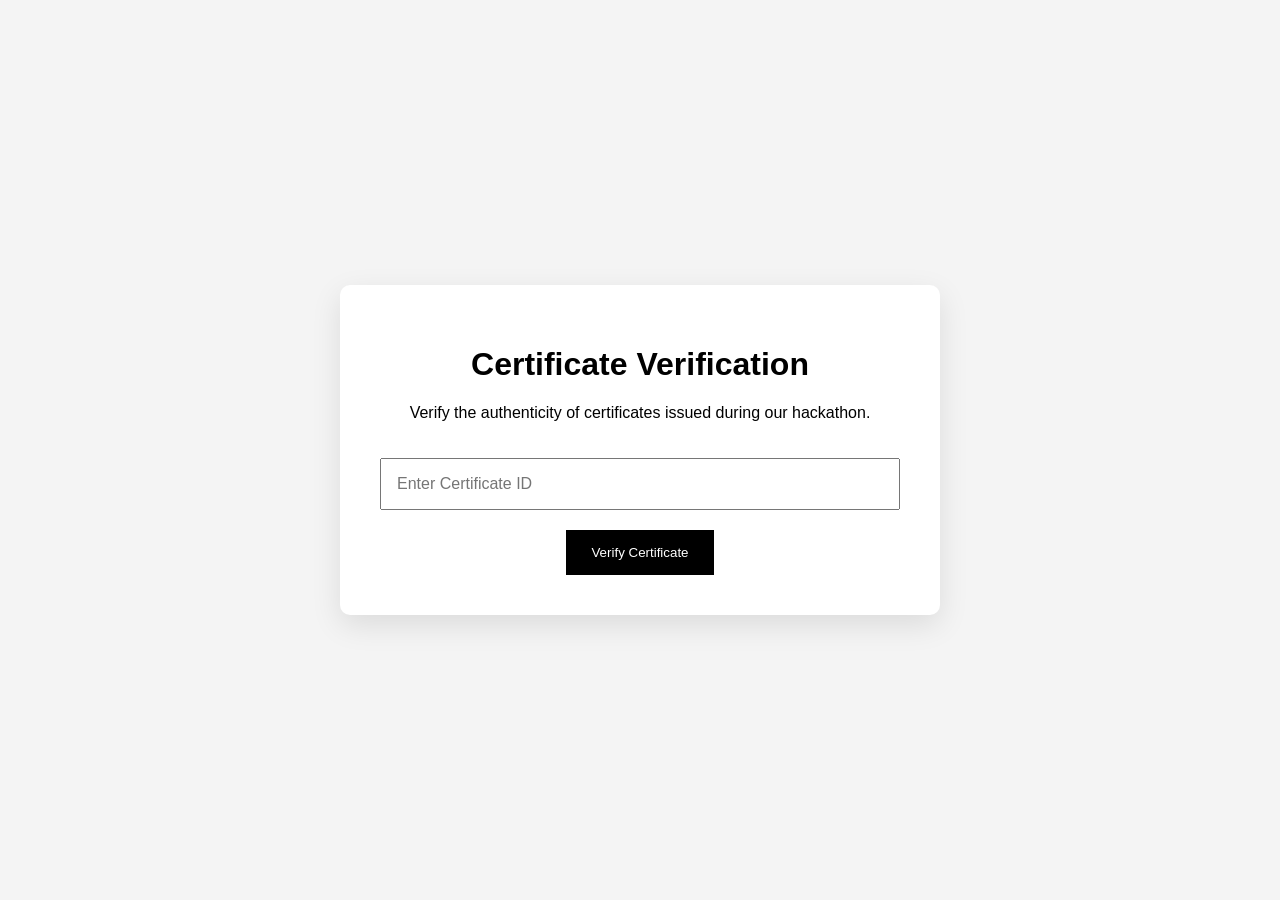
==== index.html @ 3e637051 "Initial Commit" ====
<!DOCTYPE html>
<html lang="en">

<head>
    <meta charset="UTF-8">
    <meta name="viewport"
          content="width=device-width, initial-scale=1.0">

    <title>Certificate Verification</title>

    <link rel="stylesheet" href="style.css">
</head>

<body>

    <main class="verification-container">

        <h1>Certificate Verification</h1>

        <p>
            Verify the authenticity of certificates
            issued during our hackathon.
        </p>

        <input
            type="text"
            id="certificateId"
            placeholder="Enter Certificate ID"
        >

        <button onclick="verifyCertificate()">
            Verify Certificate
        </button>

    </main>

    <script>

        function verifyCertificate() {

            const certificateId =
                document.getElementById("certificateId")
                .value.trim();

            if (certificateId === "") {

                alert("Please enter a Certificate ID");

                return;
            }

            window.location.href =
                "verify.html?id=" +
                encodeURIComponent(certificateId);
        }

    </script>

</body>

</html>
---- style.css ----
* {
    box-sizing: border-box;
}

body {
    margin: 0;
    min-height: 100vh;

    display: flex;
    justify-content: center;
    align-items: center;

    font-family: Arial, sans-serif;

    background: #f4f4f4;
}

.verification-container {
    width: 90%;
    max-width: 600px;

    padding: 40px;

    text-align: center;

    background: white;

    border-radius: 10px;

    box-shadow:
        0 10px 30px rgba(0, 0, 0, 0.1);
}

input {
    width: 100%;

    padding: 15px;

    margin-top: 20px;

    font-size: 16px;
}

button,
.certificate-button {
    display: inline-block;

    margin-top: 20px;

    padding: 15px 25px;

    border: none;

    background: black;

    color: white;

    text-decoration: none;

    cursor: pointer;
}

.verified-icon {
    font-size: 70px;

    color: green;
}

.certificate-details {
    margin-top: 30px;

    padding: 20px;

    background: #f5f5f5;
}
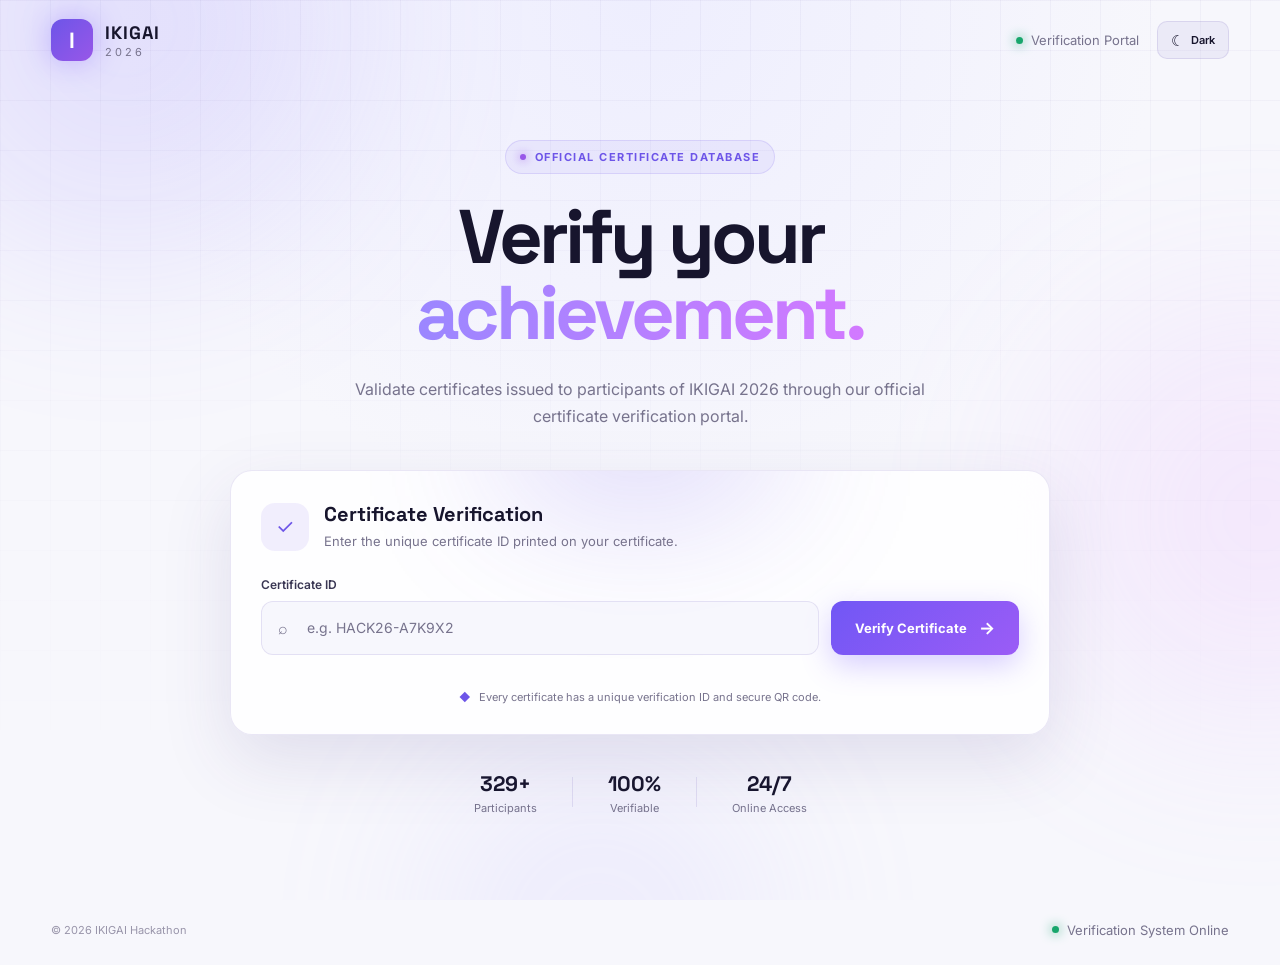
==== commit 851b9ed1: "Add dark and light certificate verification UI" ====
--- a/index.html
+++ b/index.html
@@ -1,61 +1,676 @@
 <!DOCTYPE html>
-<html lang="en">
+<html lang="en" data-theme="dark">
 
 <head>
+
     <meta charset="UTF-8">
-    <meta name="viewport"
-          content="width=device-width, initial-scale=1.0">
-
-    <title>Certificate Verification</title>
-
-    <link rel="stylesheet" href="style.css">
+
+    <meta
+        name="viewport"
+        content="width=device-width, initial-scale=1.0"
+    >
+
+    <meta
+        name="description"
+        content="Official IKIGAI 2026 Certificate Verification Portal"
+    >
+
+    <title>
+        IKIGAI 2026 | Certificate Verification
+    </title>
+
+
+    <!-- =====================================
+         APPLY THEME BEFORE PAGE LOAD
+         Prevents light/dark mode flashing
+    ====================================== -->
+
+    <script>
+
+        (function () {
+
+            const savedTheme =
+                localStorage.getItem("ikigai-theme");
+
+            const prefersLight =
+                window.matchMedia(
+                    "(prefers-color-scheme: light)"
+                ).matches;
+
+            const theme =
+                savedTheme ||
+                (prefersLight ? "light" : "dark");
+
+            document.documentElement.setAttribute(
+                "data-theme",
+                theme
+            );
+
+        })();
+
+    </script>
+
+
+    <!-- =====================================
+         GOOGLE FONTS
+    ====================================== -->
+
+    <link
+        rel="preconnect"
+        href="https://fonts.googleapis.com"
+    >
+
+    <link
+        rel="preconnect"
+        href="https://fonts.gstatic.com"
+        crossorigin
+    >
+
+    <link
+        href="https://fonts.googleapis.com/css2?family=Inter:wght@400;500;600;700&family=Space+Grotesk:wght@500;600;700&display=swap"
+        rel="stylesheet"
+    >
+
+
+    <!-- =====================================
+         MAIN STYLESHEET
+    ====================================== -->
+
+    <link
+        rel="stylesheet"
+        href="style.css"
+    >
+
 </head>
 
+
 <body>
 
-    <main class="verification-container">
-
-        <h1>Certificate Verification</h1>
-
-        <p>
-            Verify the authenticity of certificates
-            issued during our hackathon.
-        </p>
-
-        <input
-            type="text"
-            id="certificateId"
-            placeholder="Enter Certificate ID"
+
+    <!-- =====================================
+         BACKGROUND EFFECTS
+    ====================================== -->
+
+    <div
+        class="background-effects"
+        aria-hidden="true"
+    >
+
+        <div class="orb orb-one"></div>
+
+        <div class="orb orb-two"></div>
+
+        <div class="orb orb-three"></div>
+
+        <div class="grid-overlay"></div>
+
+    </div>
+
+
+
+    <!-- =====================================
+         NAVIGATION
+    ====================================== -->
+
+    <nav class="navbar">
+
+
+        <!-- BRAND -->
+
+        <a
+            href="index.html"
+            class="brand"
+            aria-label="IKIGAI 2026 Home"
         >
 
-        <button onclick="verifyCertificate()">
-            Verify Certificate
-        </button>
+            <div class="brand-icon">
+
+                I
+
+            </div>
+
+
+            <div class="brand-information">
+
+                <span class="brand-name">
+
+                    IKIGAI
+
+                </span>
+
+
+                <span class="brand-year">
+
+                    2026
+
+                </span>
+
+            </div>
+
+        </a>
+
+
+
+        <!-- NAVIGATION ACTIONS -->
+
+        <div class="nav-actions">
+
+
+            <!-- SYSTEM STATUS -->
+
+            <div class="nav-status">
+
+                <span class="status-dot"></span>
+
+                <span>
+                    Verification Portal
+                </span>
+
+            </div>
+
+
+
+            <!-- THEME TOGGLE -->
+
+            <button
+                id="themeToggle"
+                class="theme-toggle"
+                type="button"
+                aria-label="Change website theme"
+            >
+
+                <!--
+                    Content automatically added
+                    by theme.js
+                -->
+
+            </button>
+
+
+        </div>
+
+    </nav>
+
+
+
+    <!-- =====================================
+         MAIN HERO
+    ====================================== -->
+
+    <main class="hero">
+
+
+        <section class="hero-content">
+
+
+            <!-- =================================
+                 OFFICIAL DATABASE BADGE
+            ================================== -->
+
+            <div class="event-badge">
+
+                <span class="badge-dot"></span>
+
+                <span>
+                    OFFICIAL CERTIFICATE DATABASE
+                </span>
+
+            </div>
+
+
+
+            <!-- =================================
+                 HERO HEADING
+            ================================== -->
+
+            <h1>
+
+                Verify your
+
+                <span>
+                    achievement.
+                </span>
+
+            </h1>
+
+
+
+            <!-- =================================
+                 HERO DESCRIPTION
+            ================================== -->
+
+            <p class="hero-description">
+
+                Validate certificates issued to
+                participants of IKIGAI 2026 through
+                our official certificate verification
+                portal.
+
+            </p>
+
+
+
+            <!-- =================================
+                 VERIFICATION CARD
+            ================================== -->
+
+            <div class="verification-card">
+
+
+                <!-- DECORATIVE CARD GLOW -->
+
+                <div class="card-glow"></div>
+
+
+
+                <!-- CARD HEADER -->
+
+                <div class="card-header">
+
+
+                    <div class="shield-icon">
+
+                        ✓
+
+                    </div>
+
+
+                    <div class="card-heading">
+
+                        <h2>
+
+                            Certificate Verification
+
+                        </h2>
+
+
+                        <p>
+
+                            Enter the unique certificate ID
+                            printed on your certificate.
+
+                        </p>
+
+                    </div>
+
+                </div>
+
+
+
+                <!-- =================================
+                     VERIFICATION FORM
+                ================================== -->
+
+                <form id="verificationForm">
+
+
+                    <label for="certificateId">
+
+                        Certificate ID
+
+                    </label>
+
+
+
+                    <div class="verification-input-group">
+
+
+                        <!-- INPUT -->
+
+                        <div class="input-wrapper">
+
+
+                            <span
+                                class="input-icon"
+                                aria-hidden="true"
+                            >
+
+                                ⌕
+
+                            </span>
+
+
+                            <input
+                                type="text"
+                                id="certificateId"
+                                name="certificateId"
+                                placeholder="e.g. HACK26-A7K9X2"
+                                autocomplete="off"
+                                spellcheck="false"
+                                required
+                            >
+
+
+                        </div>
+
+
+
+                        <!-- VERIFY BUTTON -->
+
+                        <button
+                            type="submit"
+                            class="verify-button"
+                        >
+
+
+                            <span>
+
+                                Verify Certificate
+
+                            </span>
+
+
+                            <span
+                                class="button-arrow"
+                                aria-hidden="true"
+                            >
+
+                                →
+
+                            </span>
+
+
+                        </button>
+
+
+                    </div>
+
+
+                </form>
+
+
+
+                <!-- =================================
+                     ERROR MESSAGE
+                ================================== -->
+
+                <div
+                    id="formError"
+                    class="form-error"
+                    role="alert"
+                    aria-live="polite"
+                >
+                </div>
+
+
+
+                <!-- =================================
+                     SECURITY MESSAGE
+                ================================== -->
+
+                <div class="security-message">
+
+
+                    <span
+                        class="security-icon"
+                        aria-hidden="true"
+                    >
+
+                        ◆
+
+                    </span>
+
+
+                    <span>
+
+                        Every certificate has a unique
+                        verification ID and secure QR code.
+
+                    </span>
+
+
+                </div>
+
+
+            </div>
+
+
+
+            <!-- =================================
+                 STATISTICS
+            ================================== -->
+
+            <div class="stats">
+
+
+                <!-- PARTICIPANTS -->
+
+                <div class="stat">
+
+                    <strong>
+
+                        329+
+
+                    </strong>
+
+
+                    <span>
+
+                        Participants
+
+                    </span>
+
+                </div>
+
+
+
+                <div class="stat-divider"></div>
+
+
+
+                <!-- VERIFICATION -->
+
+                <div class="stat">
+
+                    <strong>
+
+                        100%
+
+                    </strong>
+
+
+                    <span>
+
+                        Verifiable
+
+                    </span>
+
+                </div>
+
+
+
+                <div class="stat-divider"></div>
+
+
+
+                <!-- AVAILABILITY -->
+
+                <div class="stat">
+
+                    <strong>
+
+                        24/7
+
+                    </strong>
+
+
+                    <span>
+
+                        Online Access
+
+                    </span>
+
+                </div>
+
+
+            </div>
+
+
+        </section>
+
 
     </main>
 
+
+
+    <!-- =====================================
+         FOOTER
+    ====================================== -->
+
+    <footer>
+
+
+        <div class="footer-copyright">
+
+            © 2026 IKIGAI Hackathon
+
+        </div>
+
+
+
+        <div class="footer-status">
+
+
+            <span class="status-dot"></span>
+
+
+            <span>
+
+                Verification System Online
+
+            </span>
+
+
+        </div>
+
+
+    </footer>
+
+
+
+    <!-- =====================================
+         THEME SYSTEM
+    ====================================== -->
+
+    <script src="theme.js"></script>
+
+
+
+    <!-- =====================================
+         VERIFICATION FORM LOGIC
+    ====================================== -->
+
     <script>
 
-        function verifyCertificate() {
-
-            const certificateId =
-                document.getElementById("certificateId")
-                .value.trim();
-
-            if (certificateId === "") {
-
-                alert("Please enter a Certificate ID");
-
-                return;
+        const verificationForm =
+            document.getElementById(
+                "verificationForm"
+            );
+
+
+        const certificateInput =
+            document.getElementById(
+                "certificateId"
+            );
+
+
+        const formError =
+            document.getElementById(
+                "formError"
+            );
+
+
+
+        // ==================================
+        // FORM SUBMISSION
+        // ==================================
+
+        verificationForm.addEventListener(
+            "submit",
+            function (event) {
+
+
+                // Prevent page refresh
+
+                event.preventDefault();
+
+
+
+                // Read certificate ID
+
+                const certificateId =
+                    certificateInput
+                        .value
+                        .trim();
+
+
+
+                // Clear previous error
+
+                formError.textContent = "";
+
+
+
+                // ==================================
+                // VALIDATE INPUT
+                // ==================================
+
+                if (!certificateId) {
+
+
+                    formError.textContent =
+                        "Please enter a certificate ID.";
+
+
+                    certificateInput.focus();
+
+
+                    return;
+
+                }
+
+
+
+                // ==================================
+                // REDIRECT TO VERIFICATION PAGE
+                // ==================================
+
+                window.location.href =
+
+                    "verify.html?id=" +
+
+                    encodeURIComponent(
+                        certificateId
+                    );
+
+
             }
-
-            window.location.href =
-                "verify.html?id=" +
-                encodeURIComponent(certificateId);
-        }
+        );
+
+
+
+        // ==================================
+        // CLEAR ERROR WHEN USER TYPES
+        // ==================================
+
+        certificateInput.addEventListener(
+            "input",
+            function () {
+
+
+                if (formError.textContent) {
+
+                    formError.textContent = "";
+
+                }
+
+
+            }
+        );
 
     </script>
 
+
 </body>
 
 </html>
--- a/style.css
+++ b/style.css
@@ -1,75 +1,2185 @@
+/* =========================================================
+   IKIGAI 2026 CERTIFICATE VERIFICATION PORTAL
+   Complete Dark + Light Theme Stylesheet
+========================================================= */
+
+
+/* =========================================================
+   RESET
+========================================================= */
+
 * {
     box-sizing: border-box;
-}
+    margin: 0;
+    padding: 0;
+}
+
+
+html {
+    scroll-behavior: smooth;
+}
+
+
+body,
+button,
+input {
+    font-family: "Inter", sans-serif;
+}
+
+
+
+/* =========================================================
+   DARK THEME VARIABLES
+========================================================= */
+
+:root {
+    --background: #060816;
+    --background-secondary: #11132c;
+
+    --surface: rgba(15, 19, 42, 0.72);
+    --surface-strong: rgba(13, 17, 38, 0.82);
+    --surface-soft: rgba(4, 7, 20, 0.65);
+
+    --surface-border: rgba(255, 255, 255, 0.1);
+    --surface-border-soft: rgba(255, 255, 255, 0.07);
+
+    --purple: #7c5cff;
+    --purple-light: #a855f7;
+    --purple-soft: #b8aaff;
+
+    --pink: #e879f9;
+
+    --text: #ffffff;
+    --text-secondary: #d8daf0;
+    --text-muted: #969bb5;
+    --text-subtle: #666c89;
+
+    --success: #42e8a5;
+    --error: #ff7895;
+
+    --grid-color: rgba(255, 255, 255, 0.025);
+
+    --card-shadow:
+        0 30px 80px rgba(0, 0, 0, 0.35);
+
+    --input-background:
+        rgba(4, 7, 20, 0.65);
+
+    --toggle-background:
+        rgba(255, 255, 255, 0.05);
+
+    --toggle-hover:
+        rgba(255, 255, 255, 0.09);
+}
+
+
+
+/* =========================================================
+   LIGHT THEME VARIABLES
+========================================================= */
+
+html[data-theme="light"] {
+    --background: #f7f7fc;
+    --background-secondary: #eeeefe;
+
+    --surface: rgba(255, 255, 255, 0.72);
+    --surface-strong: rgba(255, 255, 255, 0.86);
+    --surface-soft: rgba(248, 248, 255, 0.9);
+
+    --surface-border: rgba(93, 75, 180, 0.13);
+    --surface-border-soft: rgba(93, 75, 180, 0.09);
+
+    --purple: #6d55e8;
+    --purple-light: #9857e8;
+    --purple-soft: #6d55e8;
+
+    --pink: #d75edc;
+
+    --text: #17152d;
+    --text-secondary: #393653;
+    --text-muted: #77738d;
+    --text-subtle: #9995aa;
+
+    --success: #18a66c;
+    --error: #dc5574;
+
+    --grid-color: rgba(78, 61, 150, 0.045);
+
+    --card-shadow:
+        0 30px 80px rgba(71, 57, 130, 0.13);
+
+    --input-background:
+        rgba(247, 247, 253, 0.9);
+
+    --toggle-background:
+        rgba(93, 75, 180, 0.07);
+
+    --toggle-hover:
+        rgba(93, 75, 180, 0.12);
+}
+
+
+
+/* =========================================================
+   BODY
+========================================================= */
 
 body {
-    margin: 0;
     min-height: 100vh;
 
     display: flex;
+    flex-direction: column;
+
+    overflow-x: hidden;
+
+    background:
+        radial-gradient(
+            circle at top,
+            var(--background-secondary) 0,
+            var(--background) 45%
+        );
+
+    color: var(--text);
+
+    transition:
+        background 0.4s ease,
+        color 0.4s ease;
+}
+
+
+
+/* =========================================================
+   BACKGROUND EFFECTS
+========================================================= */
+
+.background-effects {
+    position: fixed;
+
+    inset: 0;
+
+    z-index: -1;
+
+    overflow: hidden;
+
+    pointer-events: none;
+}
+
+
+.orb {
+    position: absolute;
+
+    border-radius: 50%;
+
+    filter: blur(100px);
+
+    opacity: 0.35;
+
+    animation:
+        floatOrb
+        10s
+        ease-in-out
+        infinite;
+
+    transition:
+        background 0.4s ease,
+        opacity 0.4s ease;
+}
+
+
+.orb-one {
+    width: 450px;
+    height: 450px;
+
+    top: -200px;
+    left: -100px;
+
+    background: #6d5df6;
+}
+
+
+.orb-two {
+    width: 400px;
+    height: 400px;
+
+    top: 35%;
+    right: -180px;
+
+    background: #a855f7;
+
+    animation-delay: -3s;
+}
+
+
+.orb-three {
+    width: 300px;
+    height: 300px;
+
+    bottom: -180px;
+    left: 35%;
+
+    background: #3923a8;
+
+    animation-delay: -6s;
+}
+
+
+.grid-overlay {
+    position: absolute;
+
+    inset: 0;
+
+    background-image:
+        linear-gradient(
+            var(--grid-color) 1px,
+            transparent 1px
+        ),
+        linear-gradient(
+            90deg,
+            var(--grid-color) 1px,
+            transparent 1px
+        );
+
+    background-size: 50px 50px;
+
+    mask-image:
+        linear-gradient(
+            to bottom,
+            black,
+            transparent 85%
+        );
+}
+
+
+@keyframes floatOrb {
+
+    0%,
+    100% {
+        transform:
+            translate(0, 0);
+    }
+
+    50% {
+        transform:
+            translate(30px, 40px);
+    }
+
+}
+
+
+
+/* =========================================================
+   LIGHT BACKGROUND EFFECTS
+========================================================= */
+
+html[data-theme="light"] .orb {
+    opacity: 0.18;
+}
+
+
+html[data-theme="light"] .orb-one {
+    background: #8d7cff;
+}
+
+
+html[data-theme="light"] .orb-two {
+    background: #e5a4ff;
+}
+
+
+html[data-theme="light"] .orb-three {
+    background: #b6adff;
+}
+
+
+
+/* =========================================================
+   NAVBAR
+========================================================= */
+
+.navbar {
+    width: min(1200px, 92%);
+
+    min-height: 80px;
+
+    margin: 0 auto;
+
+    display: flex;
+
+    align-items: center;
+
+    justify-content: space-between;
+
+    gap: 20px;
+}
+
+
+.brand {
+    display: flex;
+
+    align-items: center;
+
+    gap: 12px;
+
+    color: var(--text);
+
+    text-decoration: none;
+}
+
+
+.brand-icon {
+    width: 42px;
+    height: 42px;
+
+    flex-shrink: 0;
+
+    display: grid;
+
+    place-items: center;
+
+    border-radius: 12px;
+
+    background:
+        linear-gradient(
+            135deg,
+            var(--purple),
+            var(--purple-light)
+        );
+
+    color: white;
+
+    font-family:
+        "Space Grotesk",
+        sans-serif;
+
+    font-size: 22px;
+
+    font-weight: 700;
+
+    box-shadow:
+        0 0 30px
+        rgba(124, 92, 255, 0.4);
+}
+
+
+.brand-information {
+    display: block;
+}
+
+
+.brand-name {
+    display: block;
+
+    color: var(--text);
+
+    font-family:
+        "Space Grotesk",
+        sans-serif;
+
+    font-size: 18px;
+
+    font-weight: 700;
+
+    letter-spacing: 1px;
+}
+
+
+.brand-year {
+    display: block;
+
+    margin-top: 1px;
+
+    color: var(--text-muted);
+
+    font-size: 11px;
+
+    letter-spacing: 3px;
+}
+
+
+.nav-actions {
+    display: flex;
+
+    align-items: center;
+
+    gap: 18px;
+}
+
+
+.nav-status,
+.footer-status {
+    display: flex;
+
+    align-items: center;
+
+    gap: 8px;
+
+    color: var(--text-muted);
+
+    font-size: 13px;
+}
+
+
+.status-dot {
+    width: 7px;
+    height: 7px;
+
+    flex-shrink: 0;
+
+    display: inline-block;
+
+    border-radius: 50%;
+
+    background: var(--success);
+
+    box-shadow:
+        0 0 12px
+        var(--success);
+}
+
+
+
+/* =========================================================
+   THEME TOGGLE
+========================================================= */
+
+.theme-toggle {
+    width: auto;
+    height: 38px;
+
+    padding: 0 13px;
+
+    display: flex;
+
+    align-items: center;
+
     justify-content: center;
+
+    gap: 7px;
+
+    border:
+        1px solid var(--surface-border);
+
+    border-radius: 10px;
+
+    background:
+        var(--toggle-background);
+
+    color: var(--text);
+
+    box-shadow: none;
+
+    cursor: pointer;
+
+    transition:
+        background 0.25s ease,
+        color 0.25s ease,
+        border-color 0.25s ease,
+        transform 0.25s ease;
+}
+
+
+.theme-toggle:hover {
+    transform:
+        translateY(-1px);
+
+    background:
+        var(--toggle-hover);
+
+    box-shadow: none;
+}
+
+
+.theme-icon {
+    font-size: 15px;
+}
+
+
+.theme-text {
+    font-size: 11px;
+
+    font-weight: 600;
+}
+
+
+
+/* =========================================================
+   HOMEPAGE HERO
+========================================================= */
+
+.hero {
+    min-height:
+        calc(100vh - 150px);
+
+    flex: 1;
+
+    display: flex;
+
     align-items: center;
 
-    font-family: Arial, sans-serif;
-
-    background: #f4f4f4;
-}
-
-.verification-container {
-    width: 90%;
-    max-width: 600px;
-
-    padding: 40px;
+    justify-content: center;
+
+    padding:
+        60px 20px
+        80px;
+}
+
+
+.hero-content {
+    width: 100%;
+
+    max-width: 820px;
 
     text-align: center;
-
-    background: white;
-
-    border-radius: 10px;
+}
+
+
+
+/* =========================================================
+   EVENT BADGE
+========================================================= */
+
+.event-badge {
+    width: fit-content;
+
+    margin:
+        0 auto 25px;
+
+    padding:
+        9px 14px;
+
+    display: flex;
+
+    align-items: center;
+
+    gap: 9px;
+
+    border:
+        1px solid
+        rgba(124, 92, 255, 0.25);
+
+    border-radius: 100px;
+
+    background:
+        rgba(124, 92, 255, 0.08);
+
+    color: var(--purple-soft);
+
+    font-size: 11px;
+
+    font-weight: 700;
+
+    letter-spacing: 1.5px;
+
+    transition:
+        background 0.4s ease,
+        color 0.4s ease,
+        border-color 0.4s ease;
+}
+
+
+.badge-dot {
+    width: 6px;
+    height: 6px;
+
+    flex-shrink: 0;
+
+    border-radius: 50%;
+
+    background:
+        var(--purple-light);
 
     box-shadow:
-        0 10px 30px rgba(0, 0, 0, 0.1);
-}
+        0 0 10px
+        var(--purple-light);
+}
+
+
+html[data-theme="light"] .event-badge {
+    background:
+        rgba(109, 85, 232, 0.07);
+
+    border-color:
+        rgba(109, 85, 232, 0.15);
+
+    color: #6d55e8;
+}
+
+
+
+/* =========================================================
+   HERO HEADING
+========================================================= */
+
+.hero h1 {
+    max-width: 700px;
+
+    margin: 0 auto;
+
+    color: var(--text);
+
+    font-family:
+        "Space Grotesk",
+        sans-serif;
+
+    font-size:
+        clamp(44px, 7vw, 76px);
+
+    line-height: 1;
+
+    letter-spacing: -4px;
+}
+
+
+.hero h1 span {
+    display: inline-block;
+
+    background:
+        linear-gradient(
+            90deg,
+            #9b87ff,
+            #d279ff
+        );
+
+    -webkit-background-clip: text;
+
+    background-clip: text;
+
+    color: transparent;
+}
+
+
+.hero-description {
+    max-width: 590px;
+
+    margin:
+        25px auto 40px;
+
+    color: var(--text-muted);
+
+    font-size: 16px;
+
+    line-height: 1.7;
+}
+
+
+
+/* =========================================================
+   VERIFICATION CARD
+========================================================= */
+
+.verification-card {
+    position: relative;
+
+    padding: 30px;
+
+    overflow: hidden;
+
+    text-align: left;
+
+    border:
+        1px solid
+        var(--surface-border);
+
+    border-radius: 22px;
+
+    background:
+        var(--surface-strong);
+
+    backdrop-filter:
+        blur(25px);
+
+    -webkit-backdrop-filter:
+        blur(25px);
+
+    box-shadow:
+        var(--card-shadow);
+
+    transition:
+        background 0.4s ease,
+        border-color 0.4s ease,
+        box-shadow 0.4s ease;
+}
+
+
+.card-glow {
+    position: absolute;
+
+    width: 250px;
+    height: 150px;
+
+    top: -120px;
+    left: 50%;
+
+    transform:
+        translateX(-50%);
+
+    background:
+        var(--purple);
+
+    filter:
+        blur(80px);
+
+    opacity: 0.25;
+
+    pointer-events: none;
+}
+
+
+.card-header {
+    position: relative;
+
+    display: flex;
+
+    align-items: center;
+
+    gap: 15px;
+
+    margin-bottom: 25px;
+}
+
+
+.shield-icon {
+    width: 48px;
+    height: 48px;
+
+    flex-shrink: 0;
+
+    display: grid;
+
+    place-items: center;
+
+    border-radius: 14px;
+
+    background:
+        rgba(124, 92, 255, 0.14);
+
+    color: #aa98ff;
+
+    font-size: 21px;
+}
+
+
+html[data-theme="light"] .shield-icon {
+    background:
+        rgba(109, 85, 232, 0.09);
+
+    color:
+        #6d55e8;
+}
+
+
+.card-heading {
+    min-width: 0;
+}
+
+
+.card-header h2 {
+    margin-bottom: 5px;
+
+    color: var(--text);
+
+    font-family:
+        "Space Grotesk",
+        sans-serif;
+
+    font-size: 20px;
+}
+
+
+.card-header p {
+    color: var(--text-muted);
+
+    font-size: 13px;
+
+    line-height: 1.5;
+}
+
+
+
+/* =========================================================
+   VERIFICATION FORM
+========================================================= */
+
+label {
+    display: block;
+
+    margin-bottom: 9px;
+
+    color:
+        var(--text-secondary);
+
+    font-size: 12px;
+
+    font-weight: 600;
+}
+
+
+.verification-input-group {
+    display: flex;
+
+    gap: 12px;
+}
+
+
+.input-wrapper {
+    position: relative;
+
+    flex: 1;
+
+    min-width: 0;
+}
+
+
+.input-icon {
+    position: absolute;
+
+    left: 17px;
+
+    top: 50%;
+
+    z-index: 1;
+
+    transform:
+        translateY(-50%);
+
+    color:
+        var(--text-muted);
+
+    pointer-events: none;
+}
+
 
 input {
     width: 100%;
-
-    padding: 15px;
-
-    margin-top: 20px;
-
-    font-size: 16px;
-}
-
-button,
-.certificate-button {
+    height: 54px;
+
+    padding:
+        0 18px
+        0 45px;
+
+    outline: none;
+
+    border:
+        1px solid
+        var(--surface-border);
+
+    border-radius: 12px;
+
+    background:
+        var(--input-background);
+
+    color: var(--text);
+
+    font-family: inherit;
+
+    font-size: 14px;
+
+    transition:
+        background 0.3s ease,
+        color 0.3s ease,
+        border-color 0.3s ease,
+        box-shadow 0.25s ease;
+}
+
+
+input::placeholder {
+    color:
+        var(--text-muted);
+}
+
+
+input:focus {
+    border-color:
+        rgba(124, 92, 255, 0.75);
+
+    box-shadow:
+        0 0 0 4px
+        rgba(124, 92, 255, 0.1);
+}
+
+
+
+/* =========================================================
+   VERIFY BUTTON
+========================================================= */
+
+.verify-button {
+    height: 54px;
+
+    padding:
+        0 24px;
+
+    flex-shrink: 0;
+
+    display: flex;
+
+    align-items: center;
+
+    justify-content: center;
+
+    gap: 12px;
+
+    border: 0;
+
+    border-radius: 12px;
+
+    background:
+        linear-gradient(
+            135deg,
+            #7157f5,
+            #9b5cf6
+        );
+
+    color: white;
+
+    cursor: pointer;
+
+    font-size: 13px;
+
+    font-weight: 700;
+
+    box-shadow:
+        0 10px 30px
+        rgba(124, 92, 255, 0.3);
+
+    transition:
+        transform 0.25s ease,
+        box-shadow 0.25s ease;
+}
+
+
+.verify-button:hover {
+    transform:
+        translateY(-2px);
+
+    box-shadow:
+        0 15px 40px
+        rgba(124, 92, 255, 0.45);
+}
+
+
+.button-arrow {
+    font-size: 17px;
+
+    transition:
+        transform 0.2s ease;
+}
+
+
+.verify-button:hover
+.button-arrow {
+    transform:
+        translateX(4px);
+}
+
+
+
+/* =========================================================
+   FORM ERROR
+========================================================= */
+
+.form-error {
+    min-height: 15px;
+
+    margin-top: 10px;
+
+    color:
+        var(--error);
+
+    font-size: 12px;
+}
+
+
+
+/* =========================================================
+   SECURITY MESSAGE
+========================================================= */
+
+.security-message {
+    margin-top: 10px;
+
+    display: flex;
+
+    align-items: center;
+
+    justify-content: center;
+
+    gap: 8px;
+
+    color:
+        var(--text-muted);
+
+    font-size: 11px;
+
+    text-align: center;
+}
+
+
+.security-icon {
+    color:
+        var(--purple);
+}
+
+
+
+/* =========================================================
+   STATS
+========================================================= */
+
+.stats {
+    margin-top: 35px;
+
+    display: flex;
+
+    align-items: center;
+
+    justify-content: center;
+
+    gap: 35px;
+}
+
+
+.stat strong {
+    display: block;
+
+    color: var(--text);
+
+    font-family:
+        "Space Grotesk",
+        sans-serif;
+
+    font-size: 21px;
+}
+
+
+.stat span {
+    display: block;
+
+    margin-top: 4px;
+
+    color:
+        var(--text-muted);
+
+    font-size: 11px;
+}
+
+
+.stat-divider {
+    width: 1px;
+    height: 30px;
+
+    background:
+        var(--surface-border);
+}
+
+
+
+/* =========================================================
+   FOOTER
+========================================================= */
+
+footer {
+    width:
+        min(1200px, 92%);
+
+    min-height: 70px;
+
+    margin: 0 auto;
+
+    display: flex;
+
+    align-items: center;
+
+    justify-content: space-between;
+
+    gap: 20px;
+
+    color:
+        var(--text-subtle);
+
+    font-size: 11px;
+}
+
+
+
+/* =========================================================
+   VERIFY PAGE
+========================================================= */
+
+.verify-page {
+    min-height:
+        calc(100vh - 150px);
+
+    flex: 1;
+
+    display: flex;
+
+    align-items: center;
+
+    justify-content: center;
+
+    padding:
+        50px 20px
+        80px;
+}
+
+
+.verify-container {
+    width: 100%;
+
+    max-width: 720px;
+}
+
+
+
+/* =========================================================
+   RESULT CARD
+========================================================= */
+
+.result-card {
+    position: relative;
+
+    width: 100%;
+
+    padding: 42px;
+
+    overflow: hidden;
+
+    text-align: center;
+
+    border:
+        1px solid
+        var(--surface-border);
+
+    border-radius: 24px;
+
+    background:
+        var(--surface-strong);
+
+    backdrop-filter:
+        blur(25px);
+
+    -webkit-backdrop-filter:
+        blur(25px);
+
+    box-shadow:
+        var(--card-shadow);
+
+    animation:
+        resultAppear
+        0.6s
+        ease;
+
+    transition:
+        background 0.4s ease,
+        border-color 0.4s ease,
+        box-shadow 0.4s ease;
+}
+
+
+@keyframes resultAppear {
+
+    from {
+        opacity: 0;
+
+        transform:
+            translateY(20px)
+            scale(0.98);
+    }
+
+    to {
+        opacity: 1;
+
+        transform:
+            translateY(0)
+            scale(1);
+    }
+
+}
+
+
+
+/* =========================================================
+   LOADING STATE
+========================================================= */
+
+.loading-card {
+    padding:
+        70px 40px;
+}
+
+
+.loading-animation {
+    position: relative;
+
+    width: 90px;
+    height: 90px;
+
+    margin:
+        0 auto 30px;
+}
+
+
+.loader-ring {
+    position: absolute;
+
+    inset: 0;
+
+    border:
+        2px solid
+        rgba(124, 92, 255, 0.15);
+
+    border-top-color:
+        var(--purple);
+
+    border-radius: 50%;
+
+    animation:
+        rotateLoader
+        1s
+        linear
+        infinite;
+}
+
+
+.loader-center {
+    position: absolute;
+
+    inset: 14px;
+
+    display: grid;
+
+    place-items: center;
+
+    border-radius: 50%;
+
+    background:
+        rgba(124, 92, 255, 0.13);
+
+    color:
+        var(--purple);
+
+    font-family:
+        "Space Grotesk",
+        sans-serif;
+
+    font-size: 25px;
+
+    font-weight: 700;
+}
+
+
+@keyframes rotateLoader {
+
+    to {
+        transform:
+            rotate(360deg);
+    }
+
+}
+
+
+.loading-card h1 {
+    margin-bottom: 12px;
+
+    color: var(--text);
+
+    font-family:
+        "Space Grotesk",
+        sans-serif;
+
+    font-size: 28px;
+}
+
+
+.loading-card p {
+    max-width: 450px;
+
+    margin: 0 auto;
+
+    color:
+        var(--text-muted);
+
+    font-size: 14px;
+
+    line-height: 1.7;
+}
+
+
+.loading-line {
+    width: 220px;
+    height: 3px;
+
+    margin:
+        30px auto 0;
+
+    overflow: hidden;
+
+    border-radius: 100px;
+
+    background:
+        var(--surface-border-soft);
+}
+
+
+.loading-progress {
+    width: 50%;
+    height: 100%;
+
+    border-radius: inherit;
+
+    background:
+        linear-gradient(
+            90deg,
+            transparent,
+            var(--purple),
+            transparent
+        );
+
+    animation:
+        loadingProgress
+        1.2s
+        ease-in-out
+        infinite;
+}
+
+
+@keyframes loadingProgress {
+
+    from {
+        transform:
+            translateX(-150%);
+    }
+
+    to {
+        transform:
+            translateX(250%);
+    }
+
+}
+
+
+
+/* =========================================================
+   VERIFIED RESULT
+========================================================= */
+
+.success-animation {
+    margin-bottom: 20px;
+}
+
+
+.success-ring {
+    width: 80px;
+    height: 80px;
+
+    margin: 0 auto;
+
+    display: grid;
+
+    place-items: center;
+
+    border:
+        1px solid
+        rgba(66, 232, 165, 0.3);
+
+    border-radius: 50%;
+
+    background:
+        rgba(66, 232, 165, 0.08);
+
+    box-shadow:
+        0 0 50px
+        rgba(66, 232, 165, 0.12);
+}
+
+
+.success-ring span {
+    width: 50px;
+    height: 50px;
+
+    display: grid;
+
+    place-items: center;
+
+    border-radius: 50%;
+
+    background:
+        rgba(66, 232, 165, 0.16);
+
+    color:
+        var(--success);
+
+    font-size: 27px;
+
+    animation:
+        checkAppear
+        0.5s
+        ease;
+}
+
+
+@keyframes checkAppear {
+
+    from {
+        transform:
+            scale(0);
+    }
+
+    to {
+        transform:
+            scale(1);
+    }
+
+}
+
+
+
+/* =========================================================
+   VERIFIED / INVALID BADGES
+========================================================= */
+
+.verified-badge,
+.invalid-badge {
+    width: fit-content;
+
+    margin:
+        0 auto 14px;
+
+    padding:
+        7px 12px;
+
+    border-radius:
+        100px;
+
+    font-size: 10px;
+
+    font-weight: 700;
+
+    letter-spacing: 1.4px;
+}
+
+
+.verified-badge {
+    color:
+        var(--success);
+
+    background:
+        rgba(66, 232, 165, 0.08);
+
+    border:
+        1px solid
+        rgba(66, 232, 165, 0.2);
+}
+
+
+.verified-badge span {
+    width: 5px;
+    height: 5px;
+
     display: inline-block;
 
-    margin-top: 20px;
-
-    padding: 15px 25px;
-
-    border: none;
-
-    background: black;
+    margin-right: 6px;
+
+    border-radius: 50%;
+
+    background:
+        var(--success);
+}
+
+
+.invalid-badge {
+    color:
+        var(--error);
+
+    background:
+        rgba(255, 100, 130, 0.07);
+
+    border:
+        1px solid
+        rgba(255, 100, 130, 0.18);
+}
+
+
+
+/* =========================================================
+   RESULT TEXT
+========================================================= */
+
+.result-card h1 {
+    color:
+        var(--text);
+
+    font-family:
+        "Space Grotesk",
+        sans-serif;
+
+    font-size:
+        clamp(28px, 5vw, 40px);
+}
+
+
+.result-description {
+    max-width: 500px;
+
+    margin:
+        13px auto 30px;
+
+    color:
+        var(--text-muted);
+
+    font-size: 13px;
+
+    line-height: 1.7;
+}
+
+
+
+/* =========================================================
+   PARTICIPANT SECTION
+========================================================= */
+
+.participant-section {
+    margin-bottom: 20px;
+
+    padding: 24px;
+
+    border:
+        1px solid
+        rgba(124, 92, 255, 0.18);
+
+    border-radius: 16px;
+
+    background:
+        rgba(124, 92, 255, 0.06);
+}
+
+
+.section-label {
+    color:
+        var(--purple);
+
+    font-size: 9px;
+
+    font-weight: 700;
+
+    letter-spacing: 1.7px;
+}
+
+
+.participant-section h2 {
+    margin:
+        8px 0 5px;
+
+    color:
+        var(--text);
+
+    font-family:
+        "Space Grotesk",
+        sans-serif;
+
+    font-size: 27px;
+
+    overflow-wrap: anywhere;
+}
+
+
+.participant-section p {
+    color:
+        var(--text-muted);
+
+    font-size: 13px;
+
+    overflow-wrap: anywhere;
+}
+
+
+
+/* =========================================================
+   CERTIFICATE INFORMATION
+========================================================= */
+
+.certificate-information {
+    display: grid;
+
+    grid-template-columns:
+        repeat(2, 1fr);
+
+    gap: 10px;
+
+    margin-bottom: 25px;
+}
+
+
+.info-item {
+    padding: 16px;
+
+    text-align: left;
+
+    border:
+        1px solid
+        var(--surface-border-soft);
+
+    border-radius: 12px;
+
+    background:
+        var(--surface-soft);
+}
+
+
+.info-label {
+    display: block;
+
+    margin-bottom: 7px;
+
+    color:
+        var(--text-muted);
+
+    font-size: 9px;
+
+    font-weight: 700;
+
+    letter-spacing: 1px;
+
+    text-transform: uppercase;
+}
+
+
+.info-item strong {
+    display: block;
+
+    overflow-wrap: anywhere;
+
+    color:
+        var(--text-secondary);
+
+    font-size: 12px;
+}
+
+
+
+/* =========================================================
+   VERIFICATION FOOTER
+========================================================= */
+
+.verification-footer {
+    display: flex;
+
+    align-items: center;
+
+    justify-content: space-between;
+
+    gap: 15px;
+
+    padding-top: 20px;
+
+    border-top:
+        1px solid
+        var(--surface-border-soft);
+}
+
+
+.database-status {
+    display: flex;
+
+    align-items: center;
+
+    gap: 8px;
+
+    color:
+        var(--text-muted);
+
+    font-size: 10px;
+}
+
+
+
+/* =========================================================
+   CERTIFICATE / RETURN BUTTONS
+========================================================= */
+
+.view-certificate-button,
+.return-button {
+    min-height: 46px;
+
+    padding:
+        0 20px;
+
+    display: inline-flex;
+
+    align-items: center;
+
+    justify-content: center;
+
+    gap: 10px;
+
+    border: 0;
+
+    border-radius: 11px;
+
+    background:
+        linear-gradient(
+            135deg,
+            #7157f5,
+            #9b5cf6
+        );
 
     color: white;
 
     text-decoration: none;
 
+    font-family: inherit;
+
+    font-size: 12px;
+
+    font-weight: 700;
+
     cursor: pointer;
-}
-
-.verified-icon {
-    font-size: 70px;
-
-    color: green;
-}
-
-.certificate-details {
-    margin-top: 30px;
-
-    padding: 20px;
-
-    background: #f5f5f5;
+
+    transition:
+        transform 0.25s ease,
+        box-shadow 0.25s ease;
+}
+
+
+.view-certificate-button:hover,
+.return-button:hover {
+    transform:
+        translateY(-2px);
+
+    box-shadow:
+        0 12px 35px
+        rgba(124, 92, 255, 0.35);
+}
+
+
+.disabled-button {
+    opacity: 0.5;
+
+    cursor:
+        not-allowed;
+}
+
+
+.disabled-button:hover {
+    transform: none;
+
+    box-shadow: none;
+}
+
+
+
+/* =========================================================
+   VERIFY ANOTHER
+========================================================= */
+
+.verify-another {
+    display: inline-block;
+
+    margin-top: 25px;
+
+    color:
+        var(--text-muted);
+
+    text-decoration: none;
+
+    font-size: 11px;
+
+    transition:
+        color 0.2s ease;
+}
+
+
+.verify-another:hover {
+    color:
+        var(--text);
+}
+
+
+
+/* =========================================================
+   ERROR RESULT
+========================================================= */
+
+.error-icon {
+    width: 75px;
+    height: 75px;
+
+    margin:
+        0 auto 20px;
+
+    display: grid;
+
+    place-items: center;
+
+    border-radius: 50%;
+
+    border:
+        1px solid
+        rgba(255, 100, 130, 0.3);
+
+    background:
+        rgba(255, 100, 130, 0.08);
+}
+
+
+.error-icon span {
+    color:
+        var(--error);
+
+    font-size: 32px;
+}
+
+
+.invalid-id-box {
+    max-width: 400px;
+
+    margin:
+        0 auto 25px;
+
+    padding: 18px;
+
+    border:
+        1px solid
+        var(--surface-border-soft);
+
+    border-radius: 12px;
+
+    background:
+        var(--surface-soft);
+}
+
+
+.invalid-id-box span {
+    display: block;
+
+    margin-bottom: 7px;
+
+    color:
+        var(--text-muted);
+
+    font-size: 9px;
+
+    letter-spacing: 1.4px;
+}
+
+
+.invalid-id-box strong {
+    display: block;
+
+    overflow-wrap: anywhere;
+
+    color:
+        var(--text-secondary);
+
+    font-size: 13px;
+}
+
+
+
+/* =========================================================
+   LIGHT MODE SPECIFIC POLISH
+========================================================= */
+
+html[data-theme="light"] .verification-card,
+html[data-theme="light"] .result-card {
+    box-shadow:
+        0 25px 70px
+        rgba(71, 57, 130, 0.13);
+}
+
+
+html[data-theme="light"] .participant-section {
+    background:
+        rgba(109, 85, 232, 0.055);
+
+    border-color:
+        rgba(109, 85, 232, 0.14);
+}
+
+
+html[data-theme="light"] .success-ring {
+    background:
+        rgba(24, 166, 108, 0.07);
+
+    border-color:
+        rgba(24, 166, 108, 0.2);
+}
+
+
+html[data-theme="light"] .success-ring span {
+    background:
+        rgba(24, 166, 108, 0.11);
+}
+
+
+html[data-theme="light"] .error-icon {
+    background:
+        rgba(220, 85, 116, 0.06);
+
+    border-color:
+        rgba(220, 85, 116, 0.18);
+}
+
+
+
+/* =========================================================
+   TABLET RESPONSIVENESS
+========================================================= */
+
+@media (max-width: 800px) {
+
+    .hero {
+        padding-top: 45px;
+    }
+
+
+    .hero h1 {
+        letter-spacing:
+            -3px;
+    }
+
+}
+
+
+
+/* =========================================================
+   MOBILE RESPONSIVENESS
+========================================================= */
+
+@media (max-width: 650px) {
+
+    .navbar {
+        min-height: 70px;
+    }
+
+
+    .nav-actions {
+        gap: 8px;
+    }
+
+
+    .nav-status {
+        display: none;
+    }
+
+
+    .theme-text {
+        display: none;
+    }
+
+
+    .theme-toggle {
+        width: 38px;
+
+        padding: 0;
+    }
+
+
+    .hero {
+        min-height:
+            calc(100vh - 130px);
+
+        padding:
+            40px 15px
+            60px;
+    }
+
+
+    .hero h1 {
+        letter-spacing:
+            -2px;
+    }
+
+
+    .hero-description {
+        margin-bottom:
+            30px;
+
+        font-size:
+            14px;
+    }
+
+
+    .verification-card {
+        padding: 22px;
+    }
+
+
+    .card-header {
+        align-items:
+            flex-start;
+    }
+
+
+    .verification-input-group {
+        flex-direction:
+            column;
+    }
+
+
+    .verify-button {
+        width: 100%;
+    }
+
+
+    .security-message {
+        align-items:
+            flex-start;
+
+        text-align:
+            left;
+    }
+
+
+    .stats {
+        gap: 18px;
+    }
+
+
+    .stat strong {
+        font-size:
+            18px;
+    }
+
+
+    .stat span {
+        font-size:
+            9px;
+    }
+
+
+    footer {
+        justify-content:
+            center;
+
+        text-align:
+            center;
+    }
+
+
+    .footer-status {
+        display: none;
+    }
+
+
+    .verify-page {
+        padding:
+            35px 15px
+            60px;
+    }
+
+
+    .result-card {
+        padding:
+            30px 20px;
+    }
+
+
+    .loading-card {
+        padding:
+            55px 20px;
+    }
+
+
+    .certificate-information {
+        grid-template-columns:
+            1fr;
+    }
+
+
+    .verification-footer {
+        flex-direction:
+            column;
+    }
+
+
+    .database-status {
+        justify-content:
+            center;
+    }
+
+
+    .view-certificate-button,
+    .return-button {
+        width: 100%;
+    }
+
+}
+
+
+
+/* =========================================================
+   SMALL MOBILE RESPONSIVENESS
+========================================================= */
+
+@media (max-width: 400px) {
+
+    .brand-icon {
+        width: 38px;
+        height: 38px;
+
+        font-size: 19px;
+    }
+
+
+    .brand-name {
+        font-size: 16px;
+    }
+
+
+    .hero h1 {
+        font-size: 40px;
+    }
+
+
+    .event-badge {
+        font-size: 9px;
+
+        letter-spacing:
+            1px;
+    }
+
+
+    .stats {
+        gap: 12px;
+    }
+
+
+    .stat-divider {
+        height: 25px;
+    }
+
+
+    .participant-section h2 {
+        font-size: 23px;
+    }
+
+}
+
+
+
+/* =========================================================
+   REDUCED MOTION ACCESSIBILITY
+========================================================= */
+
+@media (
+    prefers-reduced-motion: reduce
+) {
+
+    *,
+    *::before,
+    *::after {
+        scroll-behavior: auto !important;
+
+        animation-duration:
+            0.01ms !important;
+
+        animation-iteration-count:
+            1 !important;
+
+        transition-duration:
+            0.01ms !important;
+    }
+
 }
